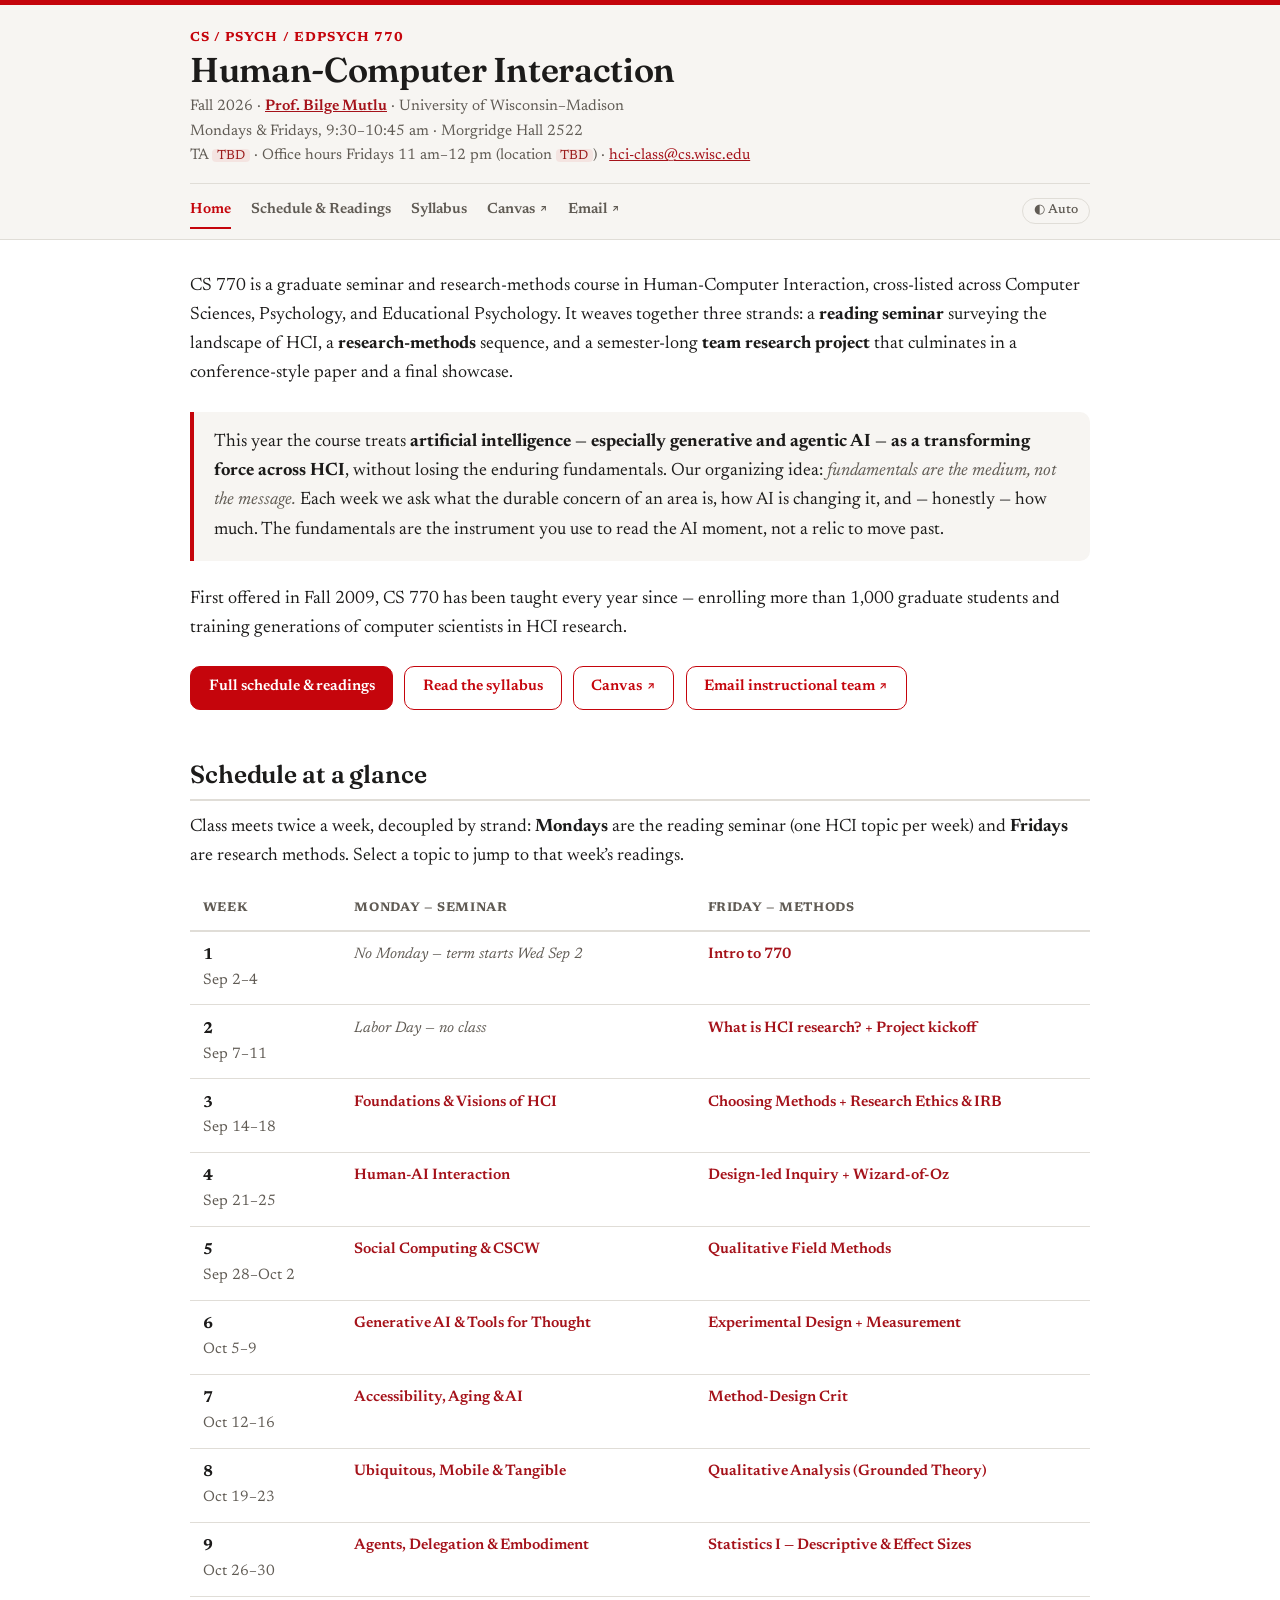
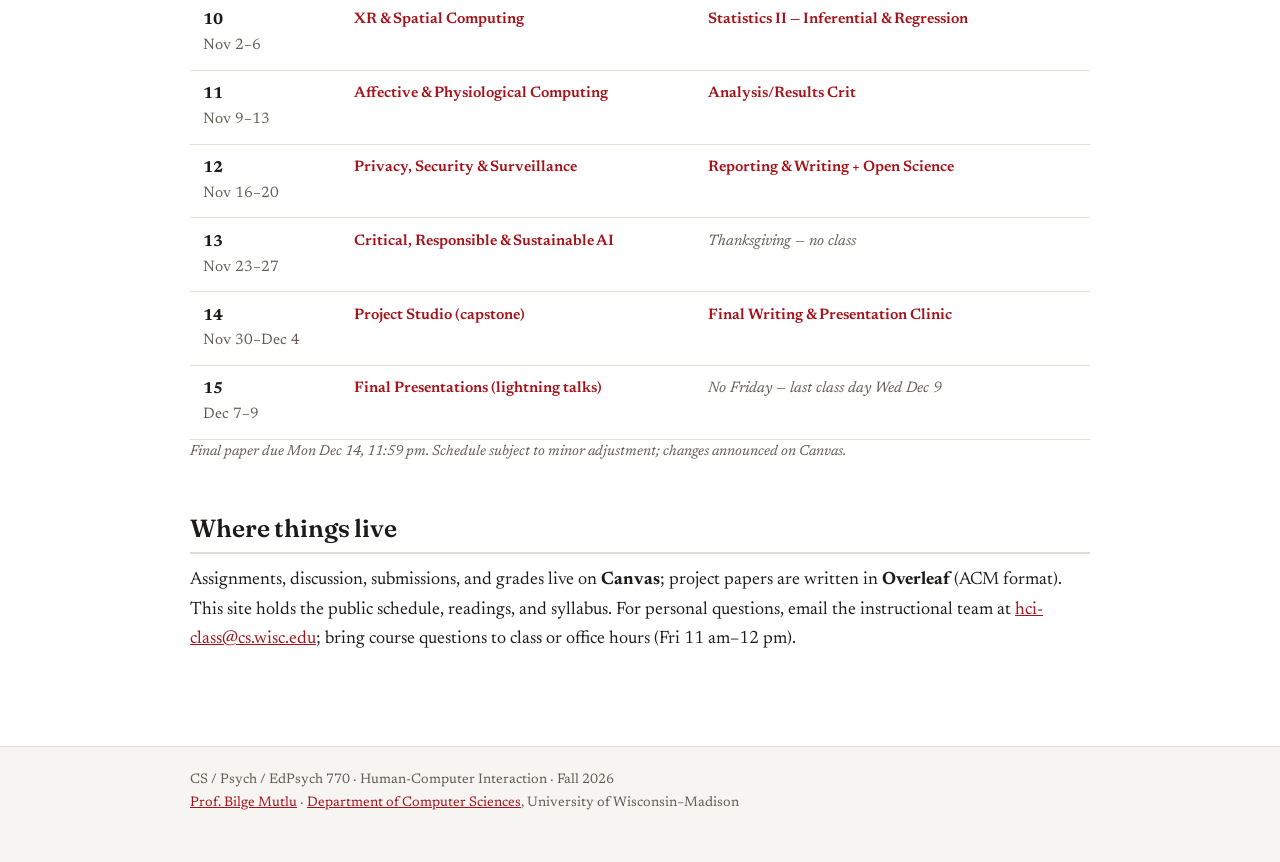
==== index.html @ c0c435e3 "Publish CS 770 (Fall 2026) course website Co-Authored-By: Claude Opus 4.8 (1M context) <noreply@anth" ====
<!DOCTYPE html>
<html lang="en">
<head>
  <meta charset="utf-8">
  <meta name="viewport" content="width=device-width, initial-scale=1">
  <title>CS/Psych/EdPsych 770 — Human-Computer Interaction · Fall 2026</title>
  <meta name="description" content="Graduate seminar and research-methods course in Human-Computer Interaction at UW-Madison, Fall 2026. Prof. Bilge Mutlu.">
  <script>
    (function () {
      try {
        var t = localStorage.getItem('cs770-theme');
        if (t === 'light' || t === 'dark') document.documentElement.setAttribute('data-theme', t);
      } catch (e) {}
    })();
  </script>
  <link rel="preconnect" href="https://fonts.googleapis.com">
  <link rel="preconnect" href="https://fonts.gstatic.com" crossorigin>
  <link href="https://fonts.googleapis.com/css2?family=Fraunces:opsz,wght@9..144,400..700&family=Newsreader:ital,opsz,wght@0,6..72,400..600;1,6..72,400..500&display=swap" rel="stylesheet">
  <link rel="stylesheet" href="style.css">
  <script src="theme.js" defer></script>
</head>
<body>
  <header class="site-header">
    <div class="wrap">
      <p class="course-num">CS / Psych / EdPsych 770</p>
      <h1>Human-Computer Interaction</h1>
      <p class="meta">
        Fall 2026 &middot; <strong><a href="https://bmutlu.github.io">Prof. Bilge Mutlu</a></strong> &middot;
        University of Wisconsin&ndash;Madison<br>
        Mondays &amp; Fridays, 9:30&ndash;10:45&nbsp;am &middot;
        Morgridge Hall 2522<br>
        TA <span class="todo">TBD</span> &middot;
        Office hours Fridays 11&nbsp;am&ndash;12&nbsp;pm (location <span class="todo">TBD</span>) &middot;
        <a href="mailto:hci-class@cs.wisc.edu">hci-class@cs.wisc.edu</a>
      </p>
      <nav class="site-nav" aria-label="Primary">
        <a href="index.html" aria-current="page">Home</a>
        <a href="schedule.html">Schedule &amp; Readings</a>
        <a href="syllabus.html">Syllabus</a>
        <a class="external" href="https://canvas.wisc.edu/courses/527593" target="_blank" rel="noopener">Canvas</a>
        <a class="external" href="mailto:hci-class@cs.wisc.edu">Email</a>
        <button class="theme-toggle" onclick="__cs770cycle()">◐ Auto</button>
      </nav>
    </div>
  </header>

  <main>
    <section id="about">
      <p class="lede">
        CS&nbsp;770 is a graduate seminar and research-methods course in Human-Computer
        Interaction, cross-listed across Computer Sciences, Psychology, and Educational
        Psychology. It weaves together three strands: a <strong>reading seminar</strong>
        surveying the landscape of HCI, a <strong>research-methods</strong> sequence, and a
        semester-long <strong>team research project</strong> that culminates in a
        conference-style paper and a final showcase.
      </p>

      <div class="theme-callout">
        <p>
          This year the course treats <strong>artificial intelligence &mdash; especially
          generative and agentic AI &mdash; as a transforming force across HCI</strong>,
          without losing the enduring fundamentals. Our organizing idea:
          <em>fundamentals are the medium, not the message.</em> Each week we ask what the
          durable concern of an area is, how AI is changing it, and &mdash; honestly &mdash;
          how much. The fundamentals are the instrument you use to read the AI moment, not a
          relic to move past.
        </p>
      </div>

      <p>
        First offered in Fall 2009, CS&nbsp;770 has been taught every year since &mdash;
        enrolling more than 1,000 graduate students and training generations of computer
        scientists in HCI research.
      </p>

      <div class="btn-row">
        <a class="btn" href="schedule.html">Full schedule &amp; readings</a>
        <a class="btn secondary" href="syllabus.html">Read the syllabus</a>
        <a class="btn secondary external" href="https://canvas.wisc.edu/courses/527593" target="_blank" rel="noopener">Canvas</a>
        <a class="btn secondary external" href="mailto:hci-class@cs.wisc.edu">Email instructional team</a>
      </div>
    </section>

    <section id="schedule-overview">
      <h2>Schedule at a glance</h2>
      <p>
        Class meets twice a week, decoupled by strand: <strong>Mondays</strong> are the reading
        seminar (one HCI topic per week) and <strong>Fridays</strong> are research methods.
        Select a topic to jump to that week&rsquo;s readings.
      </p>
      <div class="table-scroll">
        <table class="schedule">
          <thead>
            <tr>
              <th>Week</th>
              <th>Monday &mdash; Seminar</th>
              <th>Friday &mdash; Methods</th>
            </tr>
          </thead>
          <tbody>
            <tr>
              <td class="wk"><strong>1</strong> Sep 2&ndash;4</td>
              <td class="off">No Monday &mdash; term starts Wed Sep 2</td>
              <td><a href="schedule.html#wk1">Intro to 770</a></td>
            </tr>
            <tr>
              <td class="wk"><strong>2</strong> Sep 7&ndash;11</td>
              <td class="off">Labor Day &mdash; no class</td>
              <td><a href="schedule.html#wk2">What is HCI research? + Project kickoff</a></td>
            </tr>
            <tr>
              <td class="wk"><strong>3</strong> Sep 14&ndash;18</td>
              <td><a href="schedule.html#wk3">Foundations &amp; Visions of HCI</a></td>
              <td><a href="schedule.html#wk3">Choosing Methods + Research Ethics &amp; IRB</a></td>
            </tr>
            <tr>
              <td class="wk"><strong>4</strong> Sep 21&ndash;25</td>
              <td><a href="schedule.html#wk4">Human-AI Interaction</a></td>
              <td><a href="schedule.html#wk4">Design-led Inquiry + Wizard-of-Oz</a></td>
            </tr>
            <tr>
              <td class="wk"><strong>5</strong> Sep 28&ndash;Oct 2</td>
              <td><a href="schedule.html#wk5">Social Computing &amp; CSCW</a></td>
              <td><a href="schedule.html#wk5">Qualitative Field Methods</a></td>
            </tr>
            <tr>
              <td class="wk"><strong>6</strong> Oct 5&ndash;9</td>
              <td><a href="schedule.html#wk6">Generative AI &amp; Tools for Thought</a></td>
              <td><a href="schedule.html#wk6">Experimental Design + Measurement</a></td>
            </tr>
            <tr>
              <td class="wk"><strong>7</strong> Oct 12&ndash;16</td>
              <td><a href="schedule.html#wk7">Accessibility, Aging &amp; AI</a></td>
              <td><a href="schedule.html#wk7">Method-Design Crit</a></td>
            </tr>
            <tr>
              <td class="wk"><strong>8</strong> Oct 19&ndash;23</td>
              <td><a href="schedule.html#wk8">Ubiquitous, Mobile &amp; Tangible</a></td>
              <td><a href="schedule.html#wk8">Qualitative Analysis (Grounded Theory)</a></td>
            </tr>
            <tr>
              <td class="wk"><strong>9</strong> Oct 26&ndash;30</td>
              <td><a href="schedule.html#wk9">Agents, Delegation &amp; Embodiment</a></td>
              <td><a href="schedule.html#wk9">Statistics I &mdash; Descriptive &amp; Effect Sizes</a></td>
            </tr>
            <tr>
              <td class="wk"><strong>10</strong> Nov 2&ndash;6</td>
              <td><a href="schedule.html#wk10">XR &amp; Spatial Computing</a></td>
              <td><a href="schedule.html#wk10">Statistics II &mdash; Inferential &amp; Regression</a></td>
            </tr>
            <tr>
              <td class="wk"><strong>11</strong> Nov 9&ndash;13</td>
              <td><a href="schedule.html#wk11">Affective &amp; Physiological Computing</a></td>
              <td><a href="schedule.html#wk11">Analysis/Results Crit</a></td>
            </tr>
            <tr>
              <td class="wk"><strong>12</strong> Nov 16&ndash;20</td>
              <td><a href="schedule.html#wk12">Privacy, Security &amp; Surveillance</a></td>
              <td><a href="schedule.html#wk12">Reporting &amp; Writing + Open Science</a></td>
            </tr>
            <tr>
              <td class="wk"><strong>13</strong> Nov 23&ndash;27</td>
              <td><a href="schedule.html#wk13">Critical, Responsible &amp; Sustainable AI</a></td>
              <td class="off">Thanksgiving &mdash; no class</td>
            </tr>
            <tr>
              <td class="wk"><strong>14</strong> Nov 30&ndash;Dec 4</td>
              <td><a href="schedule.html#wk14">Project Studio (capstone)</a></td>
              <td><a href="schedule.html#wk14">Final Writing &amp; Presentation Clinic</a></td>
            </tr>
            <tr>
              <td class="wk"><strong>15</strong> Dec 7&ndash;9</td>
              <td><a href="schedule.html#wk15">Final Presentations (lightning talks)</a></td>
              <td class="off">No Friday &mdash; last class day Wed Dec 9</td>
            </tr>
          </tbody>
        </table>
      </div>
      <p style="font-size:0.9rem;color:var(--muted);">
        <em>Final paper due Mon Dec 14, 11:59&nbsp;pm. Schedule subject to minor adjustment;
        changes announced on Canvas.</em>
      </p>
    </section>

    <section id="where">
      <h2>Where things live</h2>
      <p>
        Assignments, discussion, submissions, and grades live on <strong>Canvas</strong>;
        project papers are written in <strong>Overleaf</strong> (ACM format). This site holds
        the public schedule, readings, and syllabus. For personal questions, email the
        instructional team at <a href="mailto:hci-class@cs.wisc.edu">hci-class@cs.wisc.edu</a>;
        bring course questions to class or office hours (Fri 11&nbsp;am&ndash;12&nbsp;pm).
      </p>
    </section>
  </main>

  <footer class="site-footer">
    <div class="wrap">
      <p>
        CS / Psych / EdPsych 770 &middot; Human-Computer Interaction &middot; Fall 2026<br>
        <a href="https://bmutlu.github.io">Prof. Bilge Mutlu</a> &middot;
        <a href="https://www.cs.wisc.edu/">Department of Computer Sciences</a>,
        University of Wisconsin&ndash;Madison
      </p>
    </div>
  </footer>
</body>
</html>
---- style.css ----
/* CS 770 (Fall 2026) — public course site
   Single stylesheet. No build step.
   Theming works three ways: light (default), OS-auto dark
   (prefers-color-scheme), and a forced light/dark via data-theme
   on <html> (set by theme.js). */

:root {
  --cardinal: #c5050c;
  --cardinal-soft: #9b1b1b;
  --bg: #ffffff;
  --surface: #f7f5f2;
  --surface-2: #efece7;
  --text: #1c1b1a;
  --muted: #605b54;
  --border: #e0ddd7;
  --link: #a5121a;
  --accent-bar: #c5050c;
  --shadow: 0 1px 3px rgba(0, 0, 0, 0.06), 0 6px 18px rgba(0, 0, 0, 0.04);
  --radius: 10px;
  --maxw: 940px;
  --font: "Newsreader", Georgia, serif;
  --display: "Fraunces", Georgia, serif;
  --serif: "Newsreader", Georgia, "Times New Roman", serif;
}

/* Dark palette, factored out so it can be triggered two ways. */
@media (prefers-color-scheme: dark) {
  :root:not([data-theme="light"]) {
    --bg: #17161a;
    --surface: #201f24;
    --surface-2: #2a292f;
    --text: #ececed;
    --muted: #a5a1a8;
    --border: #333238;
    --link: #ff8a8f;
    --cardinal: #e5484d;
    --accent-bar: #e5484d;
    --shadow: 0 1px 3px rgba(0, 0, 0, 0.4), 0 6px 20px rgba(0, 0, 0, 0.3);
  }
}

:root[data-theme="dark"] {
  --bg: #17161a;
  --surface: #201f24;
  --surface-2: #2a292f;
  --text: #ececed;
  --muted: #a5a1a8;
  --border: #333238;
  --link: #ff8a8f;
  --cardinal: #e5484d;
  --accent-bar: #e5484d;
  --shadow: 0 1px 3px rgba(0, 0, 0, 0.4), 0 6px 20px rgba(0, 0, 0, 0.3);
}

* { box-sizing: border-box; }

html { -webkit-text-size-adjust: 100%; scroll-behavior: smooth; }

body {
  margin: 0;
  font-family: var(--font);
  color: var(--text);
  background: var(--bg);
  line-height: 1.62;
  font-size: 18px;
  -webkit-font-smoothing: antialiased;
  text-rendering: optimizeLegibility;
}

/* scroll anchoring so section headings clear the layout */
:target { scroll-margin-top: 1.5rem; }

/* ---------- Header ---------- */
.site-header {
  border-top: 5px solid var(--accent-bar);
  background: var(--surface);
  border-bottom: 1px solid var(--border);
}
.site-header .wrap {
  max-width: var(--maxw);
  margin: 0 auto;
  padding: 1.4rem 1.25rem 0.6rem;
}
.site-header .course-num {
  font-size: 0.82rem;
  letter-spacing: 0.08em;
  text-transform: uppercase;
  color: var(--cardinal);
  font-weight: 700;
  margin: 0 0 0.15rem;
}
.site-header h1 {
  font-family: var(--display);
  font-optical-sizing: auto;
  font-size: 2.15rem;
  line-height: 1.12;
  letter-spacing: -0.01em;
  margin: 0 0 0.35rem;
  font-weight: 600;
}
.site-header .meta {
  color: var(--muted);
  font-size: 0.95rem;
  margin: 0 0 0.9rem;
}
.site-header .meta strong { color: var(--text); font-weight: 600; }

/* ---------- Nav ---------- */
nav.site-nav {
  display: flex;
  flex-wrap: wrap;
  gap: 0.25rem 1.25rem;
  border-top: 1px solid var(--border);
  padding-top: 0.5rem;
}
nav.site-nav a {
  color: var(--muted);
  text-decoration: none;
  font-size: 0.92rem;
  font-weight: 600;
  padding: 0.35rem 0;
  border-bottom: 2px solid transparent;
}
nav.site-nav a:hover { color: var(--text); }

/* external-link arrow — Canvas / Email in the nav open elsewhere.
   Crisp SVG (bolder than a font glyph), tinted by currentColor so it
   follows the link colour in light/dark and on hover. */
a.external::after {
  content: "";
  display: inline-block;
  width: 0.66em;
  height: 0.66em;
  margin-left: 0.22em;
  vertical-align: -0.02em;
  background-color: currentColor;
  -webkit-mask: url("data:image/svg+xml,%3Csvg xmlns='http://www.w3.org/2000/svg' viewBox='0 0 24 24' fill='none' stroke='%23000' stroke-width='2.75' stroke-linecap='round' stroke-linejoin='round'%3E%3Cpath d='M7 17 17 7'/%3E%3Cpath d='M8 7h9v9'/%3E%3C/svg%3E") center / contain no-repeat;
          mask: url("data:image/svg+xml,%3Csvg xmlns='http://www.w3.org/2000/svg' viewBox='0 0 24 24' fill='none' stroke='%23000' stroke-width='2.75' stroke-linecap='round' stroke-linejoin='round'%3E%3Cpath d='M7 17 17 7'/%3E%3Cpath d='M8 7h9v9'/%3E%3C/svg%3E") center / contain no-repeat;
}
nav.site-nav a[aria-current="page"] {
  color: var(--cardinal);
  border-bottom-color: var(--cardinal);
}

/* ---------- Theme toggle ---------- */
.theme-toggle {
  margin-left: auto;
  align-self: center;
  font-family: var(--font);
  font-size: 0.8rem;
  font-weight: 500;
  color: var(--muted);
  background: transparent;
  border: 1px solid var(--border);
  border-radius: 999px;
  padding: 0.2rem 0.7rem;
  cursor: pointer;
  line-height: 1.4;
  white-space: nowrap;
}
.theme-toggle:hover { color: var(--text); border-color: var(--muted); }
.theme-toggle:focus-visible {
  outline: 2px solid var(--cardinal);
  outline-offset: 2px;
}

/* ---------- Layout ---------- */
main {
  max-width: var(--maxw);
  margin: 0 auto;
  padding: 2rem 1.25rem 3rem;
}
section { margin-bottom: 2.75rem; }

h2 {
  font-family: var(--display);
  font-optical-sizing: auto;
  font-weight: 600;
  font-size: 1.55rem;
  letter-spacing: -0.005em;
  margin: 0 0 0.75rem;
  padding-bottom: 0.3rem;
  border-bottom: 2px solid var(--border);
}
h3 { font-size: 1.15rem; margin: 1.5rem 0 0.4rem; }
p { margin: 0 0 1rem; }
a { color: var(--link); }
a:hover { text-decoration: none; }

.lede {
  font-size: 1.12rem;
  color: var(--text);
}
.theme-callout {
  background: var(--surface);
  border-left: 4px solid var(--cardinal);
  border-radius: 0 var(--radius) var(--radius) 0;
  padding: 1rem 1.25rem;
  margin: 1.5rem 0;
}
.theme-callout p { margin: 0; }
.theme-callout em { color: var(--muted); }

/* ---------- Schedule table (overview) ---------- */
.table-scroll { overflow-x: auto; -webkit-overflow-scrolling: touch; }
table.schedule {
  width: 100%;
  border-collapse: collapse;
  font-size: 0.95rem;
  min-width: 560px;
}
table.schedule th,
table.schedule td {
  text-align: left;
  padding: 0.7rem 0.8rem;
  border-bottom: 1px solid var(--border);
  vertical-align: top;
}
table.schedule thead th {
  font-size: 0.78rem;
  text-transform: uppercase;
  letter-spacing: 0.05em;
  color: var(--muted);
  border-bottom: 2px solid var(--border);
}
table.schedule tbody tr:hover { background: var(--surface); }
table.schedule .wk {
  white-space: nowrap;
  color: var(--muted);
  font-variant-numeric: tabular-nums;
}
table.schedule .wk strong { color: var(--text); display: block; font-size: 1rem; }
table.schedule .off { color: var(--muted); font-style: italic; }
table.schedule a { text-decoration: none; font-weight: 600; }
table.schedule a:hover { text-decoration: underline; }

/* ---------- Week detail cards (schedule page) ---------- */
.week {
  background: var(--surface);
  border: 1px solid var(--border);
  border-radius: var(--radius);
  padding: 1.25rem 1.4rem 1.4rem;
  margin: 0 0 1.5rem;
  box-shadow: var(--shadow);
}
.week > h3 {
  margin-top: 0;
  font-family: var(--display);
  font-optical-sizing: auto;
  font-weight: 600;
  font-size: 1.3rem;
  display: flex;
  flex-wrap: wrap;
  align-items: baseline;
  gap: 0.5rem;
}
.week .wk-tag {
  font-size: 0.72rem;
  letter-spacing: 0.06em;
  text-transform: uppercase;
  color: #fff;
  background: var(--cardinal);
  border-radius: 999px;
  padding: 0.15rem 0.6rem;
  font-family: var(--font);
  font-weight: 700;
}
.session { margin-top: 1.1rem; }
.session:first-of-type { margin-top: 0.9rem; }
.session .day {
  font-size: 0.78rem;
  text-transform: uppercase;
  letter-spacing: 0.05em;
  font-weight: 700;
  color: var(--cardinal);
  margin: 0 0 0.15rem;
}
.session .topic { font-weight: 600; font-size: 1.02rem; margin: 0 0 0.4rem; }
.session .topic.off { color: var(--muted); font-weight: 500; font-style: italic; }

.readings { margin: 0.3rem 0 0.2rem; padding-left: 1.15rem; }
.readings li { margin: 0.28rem 0; font-size: 0.93rem; line-height: 1.5; }
.readings .opt { color: var(--muted); }
.readings .opt::before { content: "Optional — "; font-style: italic; }
.reading-label {
  font-size: 0.76rem;
  text-transform: uppercase;
  letter-spacing: 0.05em;
  color: var(--muted);
  font-weight: 700;
  margin: 0.7rem 0 0.1rem;
}
.slides {
  margin-top: 0.6rem;
  font-size: 0.86rem;
  color: var(--muted);
}
.slides .todo { font-style: italic; }

/* TODO / review flags */
.todo, .review {
  color: var(--cardinal-soft);
  background: rgba(197, 5, 12, 0.07);
  border-radius: 4px;
  padding: 0 0.3rem;
  font-size: 0.86em;
  font-style: normal;
}
@media (prefers-color-scheme: dark) {
  :root:not([data-theme="light"]) .todo,
  :root:not([data-theme="light"]) .review {
    color: #ffb3b6;
    background: rgba(229, 72, 77, 0.14);
  }
}
:root[data-theme="dark"] .todo,
:root[data-theme="dark"] .review {
  color: #ffb3b6;
  background: rgba(229, 72, 77, 0.14);
}

/* ---------- Syllabus page ---------- */
.syllabus h2 { margin-top: 2rem; }
.syllabus table {
  width: 100%;
  border-collapse: collapse;
  margin: 1rem 0;
  font-size: 0.95rem;
}
.syllabus th, .syllabus td {
  text-align: left;
  padding: 0.55rem 0.7rem;
  border-bottom: 1px solid var(--border);
  vertical-align: top;
}
.syllabus thead th {
  font-size: 0.78rem;
  text-transform: uppercase;
  letter-spacing: 0.05em;
  color: var(--muted);
  border-bottom: 2px solid var(--border);
}
.syllabus td.num { text-align: center; white-space: nowrap; font-variant-numeric: tabular-nums; }
.syllabus ul { padding-left: 1.2rem; }
.syllabus li { margin: 0.4rem 0; }
.info-grid {
  display: grid;
  grid-template-columns: max-content 1fr;
  gap: 0.4rem 1.25rem;
  background: var(--surface);
  border: 1px solid var(--border);
  border-radius: var(--radius);
  padding: 1.1rem 1.3rem;
  margin: 1rem 0 1.5rem;
  font-size: 0.96rem;
}
.info-grid dt { font-weight: 700; color: var(--muted); }
.info-grid dd { margin: 0; }

/* ---------- Buttons ---------- */
.btn-row { display: flex; flex-wrap: wrap; gap: 0.7rem; margin: 1.4rem 0 0.5rem; }
.btn {
  display: inline-block;
  background: var(--cardinal);
  color: #fff;
  text-decoration: none;
  font-weight: 600;
  font-size: 0.95rem;
  padding: 0.55rem 1.1rem;
  border-radius: var(--radius);
  border: 1px solid var(--cardinal);
}
.btn:hover { background: var(--cardinal-soft); }
.btn.secondary {
  background: transparent;
  color: var(--cardinal);
}
.btn.secondary:hover { background: var(--surface-2); }

/* ---------- Footer ---------- */
footer.site-footer {
  border-top: 1px solid var(--border);
  background: var(--surface);
  color: var(--muted);
  font-size: 0.86rem;
}
footer.site-footer .wrap {
  max-width: var(--maxw);
  margin: 0 auto;
  padding: 1.4rem 1.25rem 2rem;
}
footer.site-footer a { color: var(--link); }

/* ---------- Responsive ---------- */
@media (max-width: 560px) {
  body { font-size: 16px; }
  .site-header h1 { font-size: 1.5rem; }
  .info-grid { grid-template-columns: 1fr; gap: 0.15rem 0; }
  .info-grid dd { margin-bottom: 0.5rem; }
  main { padding: 1.4rem 1rem 2.5rem; }
}
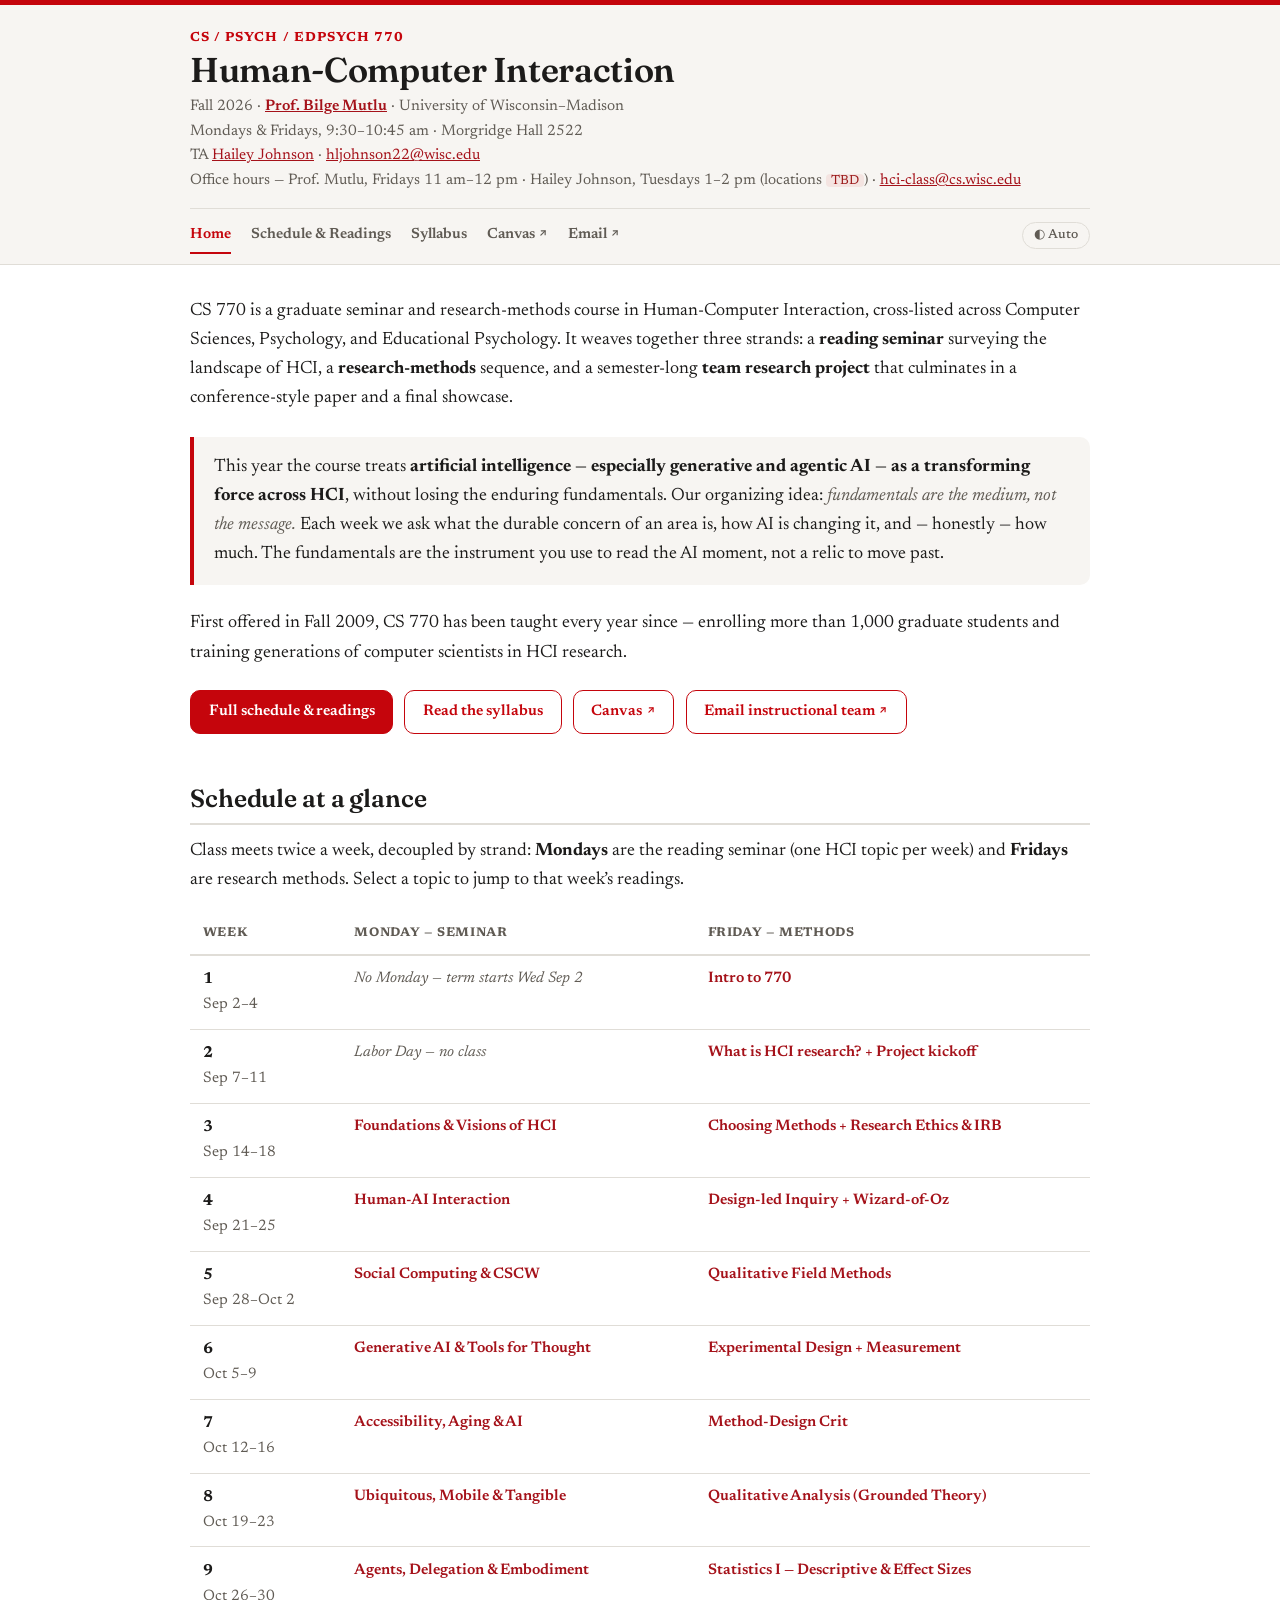
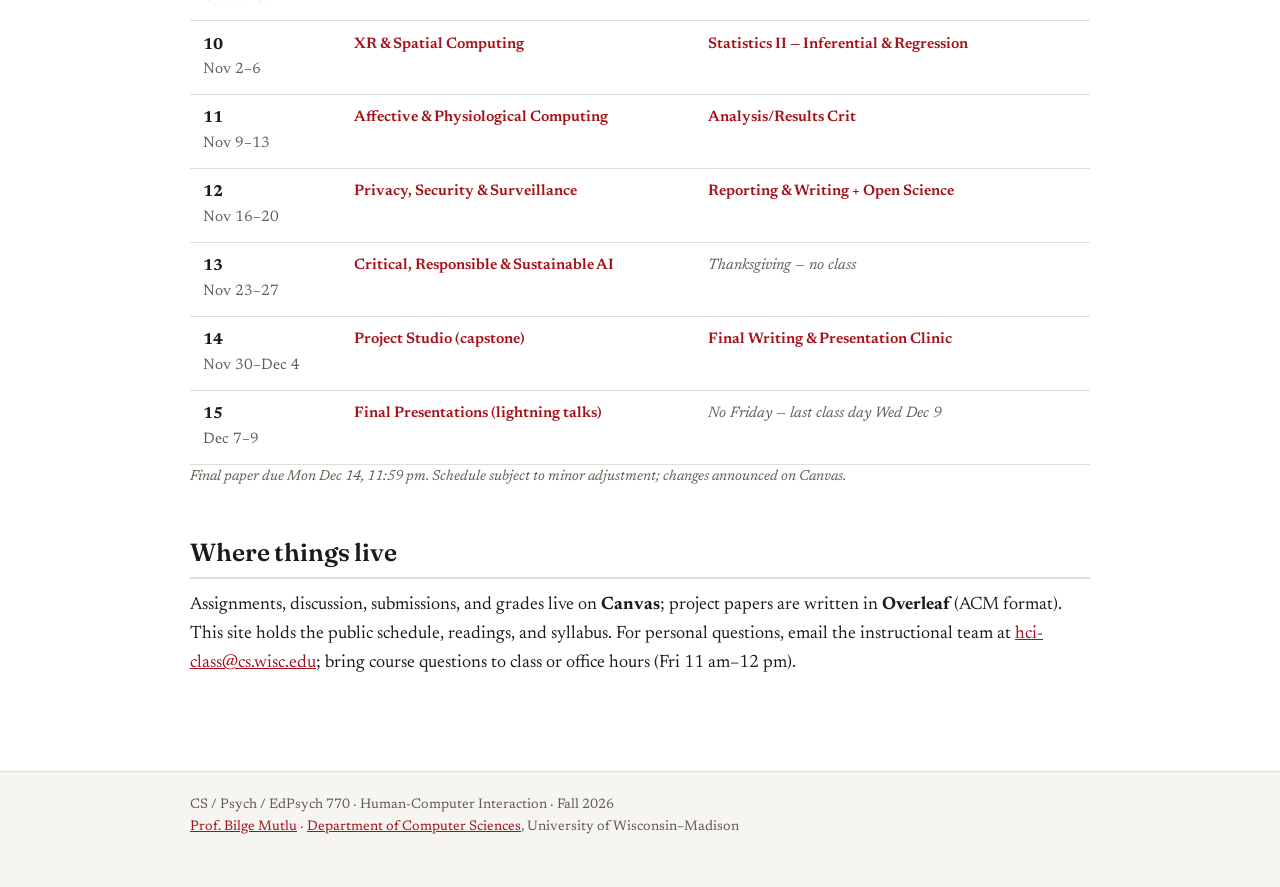
==== commit 6589265b: "Publish current course site: TA info, verified reading links, Week 10 slate The deployed site was st" ====
--- a/index.html
+++ b/index.html
@@ -29,8 +29,10 @@
         University of Wisconsin&ndash;Madison<br>
         Mondays &amp; Fridays, 9:30&ndash;10:45&nbsp;am &middot;
         Morgridge Hall 2522<br>
-        TA <span class="todo">TBD</span> &middot;
-        Office hours Fridays 11&nbsp;am&ndash;12&nbsp;pm (location <span class="todo">TBD</span>) &middot;
+        TA <a href="https://haileyljohnson.github.io">Hailey Johnson</a> &middot;
+        <a href="mailto:hljohnson22@wisc.edu">hljohnson22@wisc.edu</a><br>
+        Office hours &mdash; Prof. Mutlu, Fridays 11&nbsp;am&ndash;12&nbsp;pm &middot;
+        Hailey Johnson, Tuesdays 1&ndash;2&nbsp;pm (locations <span class="todo">TBD</span>) &middot;
         <a href="mailto:hci-class@cs.wisc.edu">hci-class@cs.wisc.edu</a>
       </p>
       <nav class="site-nav" aria-label="Primary">
--- a/style.css
+++ b/style.css
@@ -399,3 +399,7 @@
   .info-grid dd { margin-bottom: 0.5rem; }
   main { padding: 1.4rem 1rem 2.5rem; }
 }
+
+/* UW-proxied source links (textbook chapters) — NetID required */
+.readings a.uw::after { content: " \2022 UW login"; font-size: 0.78em; color: var(--muted); letter-spacing: 0.01em; }
+.readings .note { font-size: 0.85em; color: var(--muted); }
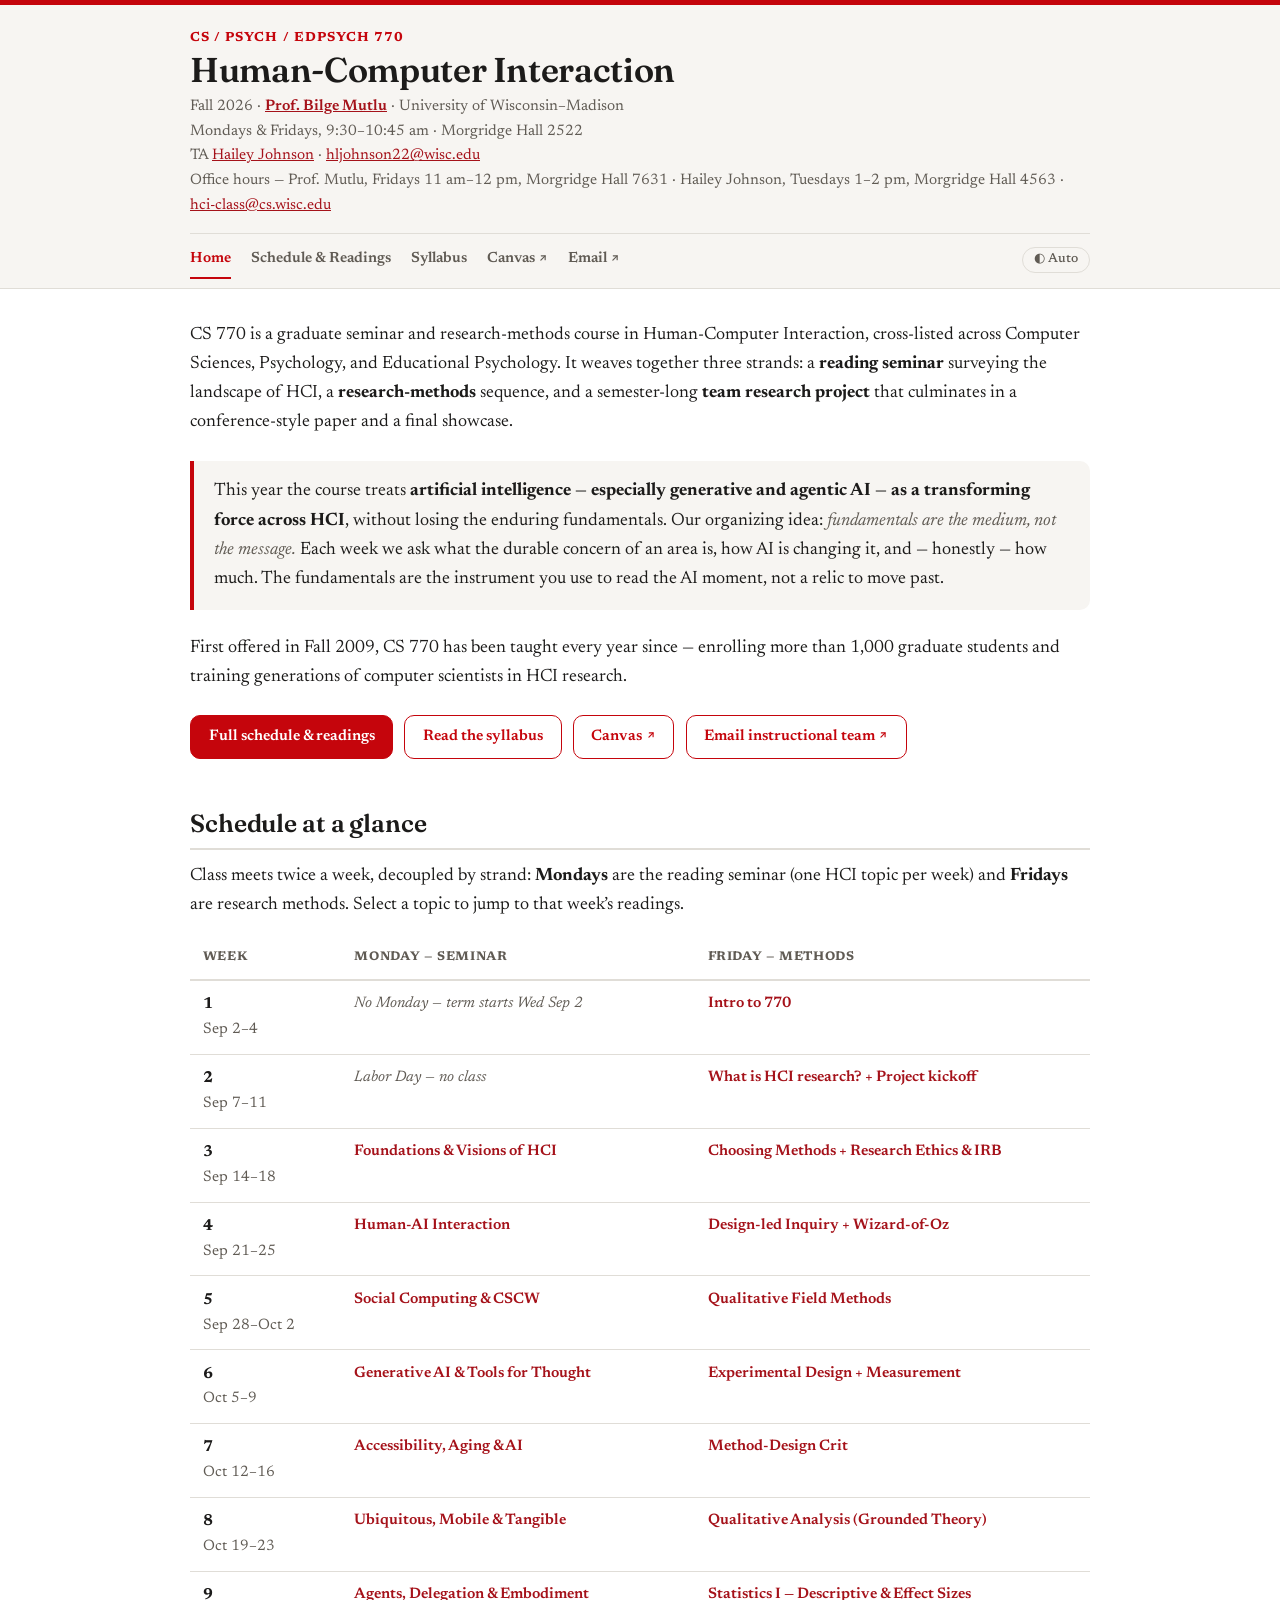
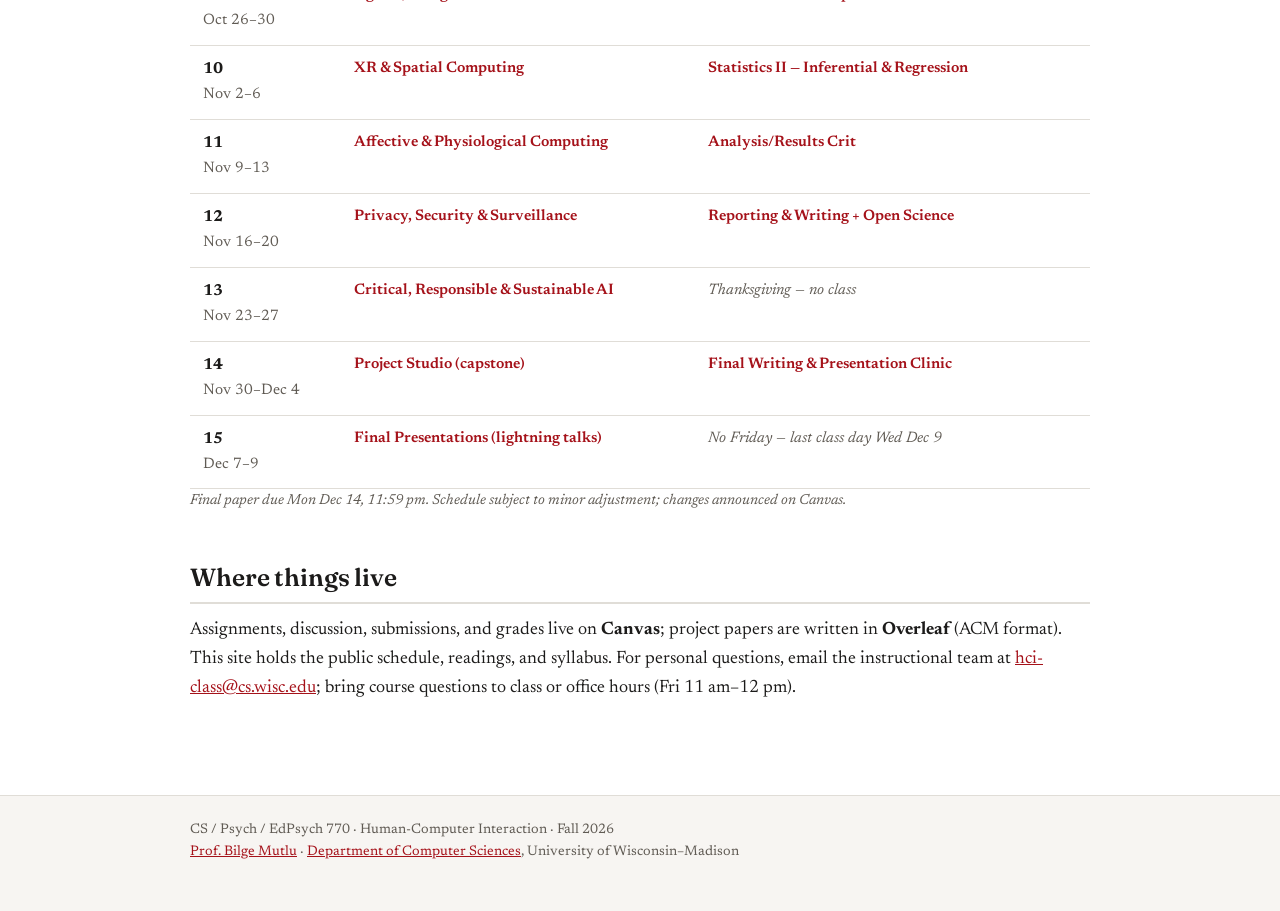
==== commit 09c72667: "Office hour rooms confirmed: Morgridge 7631 (Mutlu), 4563 (Johnson) Both CDIS Morgridge huddle rooms" ====
--- a/index.html
+++ b/index.html
@@ -31,8 +31,8 @@
         Morgridge Hall 2522<br>
         TA <a href="https://haileyljohnson.github.io">Hailey Johnson</a> &middot;
         <a href="mailto:hljohnson22@wisc.edu">hljohnson22@wisc.edu</a><br>
-        Office hours &mdash; Prof. Mutlu, Fridays 11&nbsp;am&ndash;12&nbsp;pm &middot;
-        Hailey Johnson, Tuesdays 1&ndash;2&nbsp;pm (locations <span class="todo">TBD</span>) &middot;
+        Office hours &mdash; Prof. Mutlu, Fridays 11&nbsp;am&ndash;12&nbsp;pm, Morgridge Hall 7631 &middot;
+        Hailey Johnson, Tuesdays 1&ndash;2&nbsp;pm, Morgridge Hall 4563 &middot;
         <a href="mailto:hci-class@cs.wisc.edu">hci-class@cs.wisc.edu</a>
       </p>
       <nav class="site-nav" aria-label="Primary">
--- a/style.css
+++ b/style.css
@@ -296,6 +296,8 @@
   color: var(--muted);
 }
 .slides .todo { font-style: italic; }
+/* Slides not yet posted: an expected state, not a flag — muted, no warning pill. */
+.slides .pending { font-style: italic; color: var(--muted); }
 
 /* TODO / review flags */
 .todo, .review {
@@ -403,3 +405,7 @@
 /* UW-proxied source links (textbook chapters) — NetID required */
 .readings a.uw::after { content: " \2022 UW login"; font-size: 0.78em; color: var(--muted); letter-spacing: 0.01em; }
 .readings .note { font-size: 0.85em; color: var(--muted); }
+
+/* First-meeting "no preparation" note, and the assigned-vs-due qualifier. */
+.no-prep { margin: 0.2rem 0 0.6rem; color: var(--muted); }
+.reading-label .assigned { font-weight: 400; font-size: 0.82em; color: var(--muted); letter-spacing: 0; text-transform: none; }
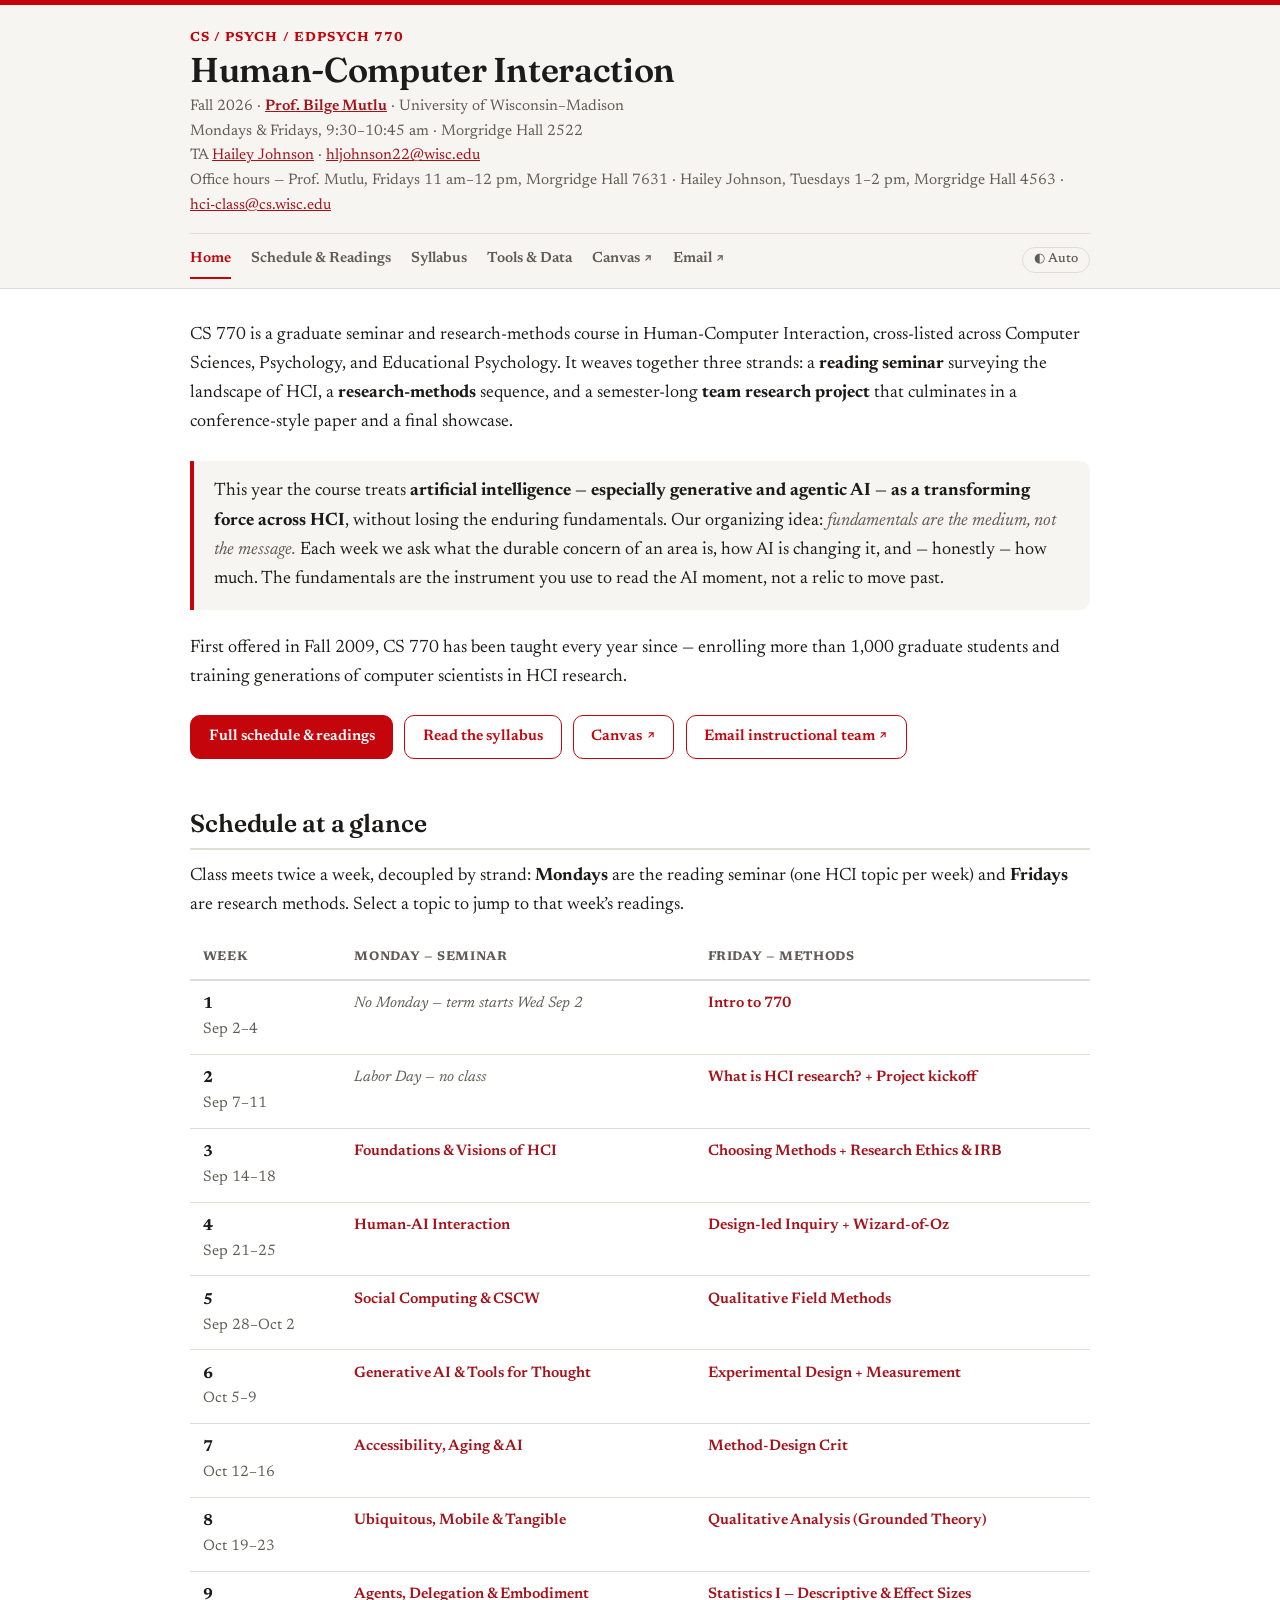
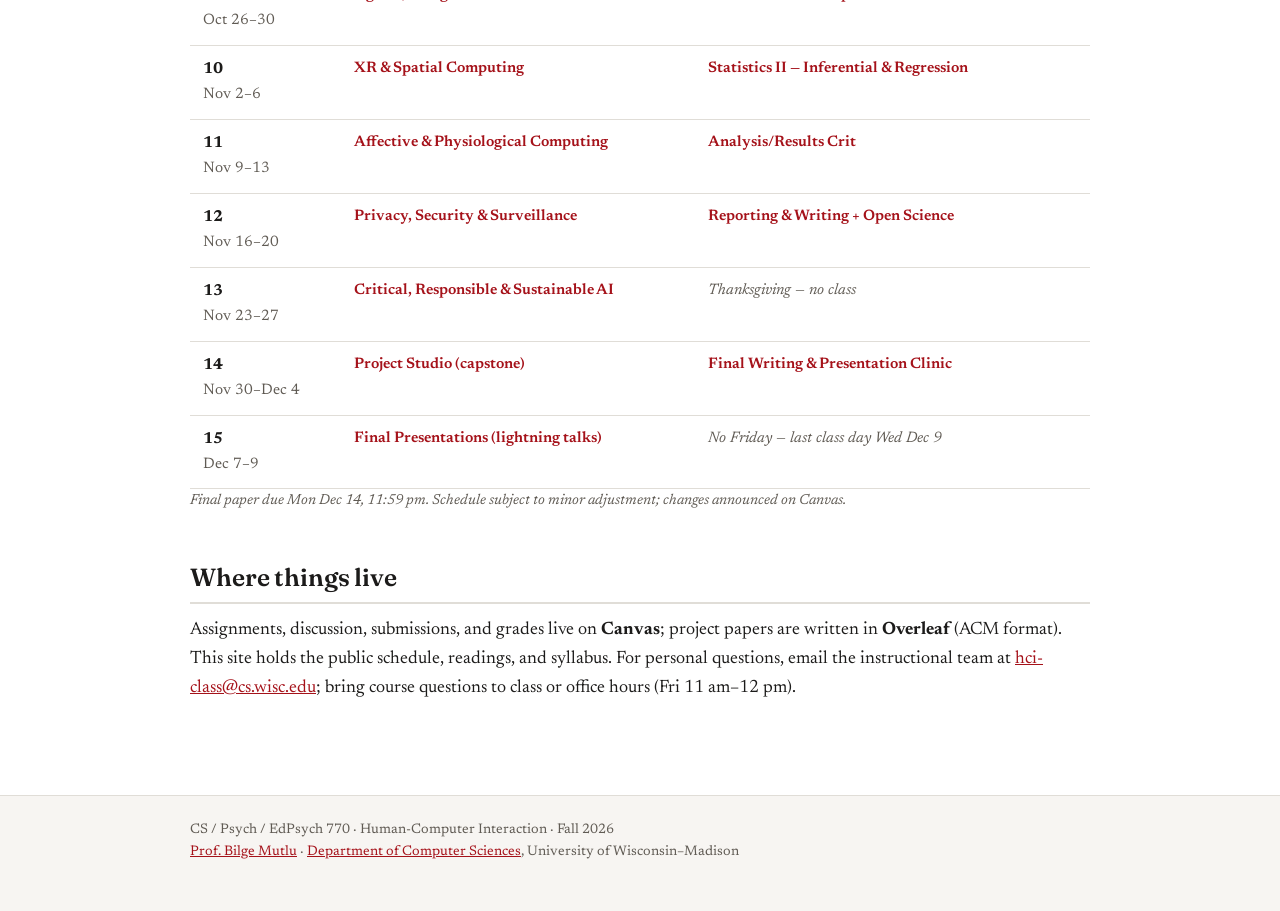
==== commit f12130e2: "Stats II: test picker, Tools & Data page, R lab examples - test-picker.html: decision tree from outc" ====
--- a/index.html
+++ b/index.html
@@ -39,6 +39,7 @@
         <a href="index.html" aria-current="page">Home</a>
         <a href="schedule.html">Schedule &amp; Readings</a>
         <a href="syllabus.html">Syllabus</a>
+        <a href="tools.html">Tools &amp; Data</a>
         <a class="external" href="https://canvas.wisc.edu/courses/527593" target="_blank" rel="noopener">Canvas</a>
         <a class="external" href="mailto:hci-class@cs.wisc.edu">Email</a>
         <button class="theme-toggle" onclick="__cs770cycle()">◐ Auto</button>
--- a/style.css
+++ b/style.css
@@ -282,6 +282,7 @@
 .readings li { margin: 0.28rem 0; font-size: 0.93rem; line-height: 1.5; }
 .readings .opt { color: var(--muted); }
 .readings .opt::before { content: "Optional — "; font-style: italic; }
+.readings.tier-opt li { color: var(--muted); }
 .reading-label {
   font-size: 0.76rem;
   text-transform: uppercase;
